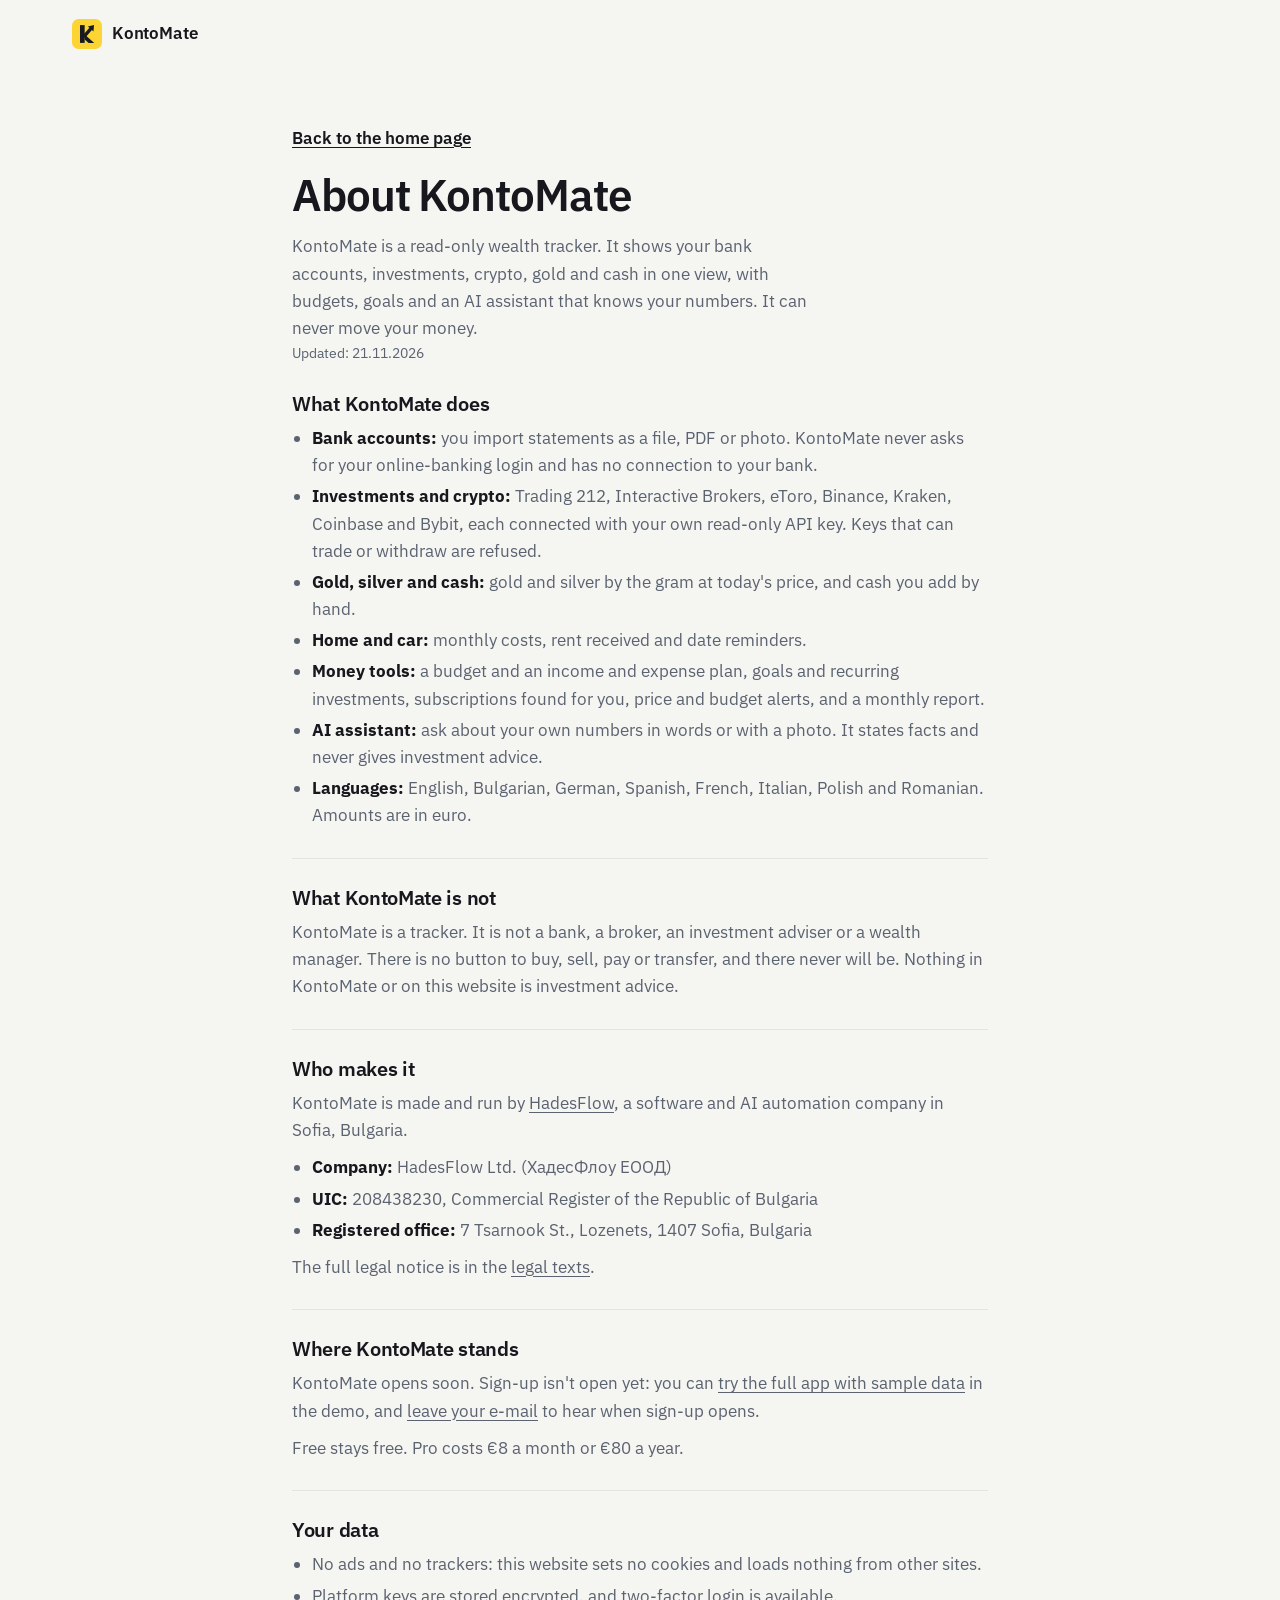
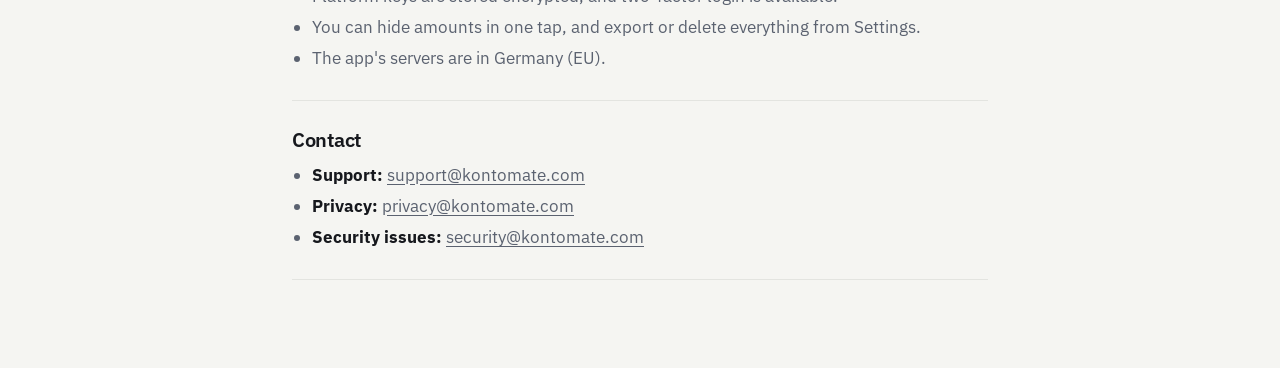
==== about/index.html @ 2afd37d7 "Search basics: About page, JSON-LD, share image and icons, noindex on pages.dev - about/ page: what " ====
<!DOCTYPE html>
<!-- About KontoMate: who makes it, what it is and is not. English only for now (the main search market).
     data-mode works as on the home page: functions/_middleware.js sets "live" (route listed in _routes.json). -->
<html lang="en" data-mode="soon">
<head>
  <meta charset="UTF-8" />
  <meta name="viewport" content="width=device-width, initial-scale=1" />
  <title>About KontoMate: the read-only wealth tracker by HadesFlow</title>
  <meta name="description" content="KontoMate is a read-only wealth tracker made by HadesFlow Ltd. in Sofia, Bulgaria. It shows bank accounts, investments, crypto, gold and cash in one view, and it can never move your money." />
  <meta name="theme-color" content="#f5f5f2" />
  <link rel="canonical" href="https://kontomate.com/about/" />
  <link rel="icon" href="/favicon.ico" sizes="48x48" />
  <link rel="icon" href="../assets/favicon.svg?v=fb543aadde" type="image/svg+xml" />
  <link rel="icon" href="../assets/favicon-48.png?v=fb543aadde" type="image/png" sizes="48x48" />
  <link rel="apple-touch-icon" href="../assets/apple-touch-icon.png?v=fb543aadde" />
  <meta property="og:title" content="About KontoMate" />
  <meta property="og:description" content="A read-only wealth tracker made by HadesFlow Ltd. in Sofia, Bulgaria." />
  <meta property="og:url" content="https://kontomate.com/about/" />
  <meta property="og:type" content="website" />
  <meta property="og:site_name" content="KontoMate" />
  <meta property="og:image" content="https://kontomate.com/assets/og-image.png" />
  <meta property="og:image:width" content="1200" />
  <meta property="og:image:height" content="630" />
  <meta name="twitter:card" content="summary_large_image" />
  <!-- Structured data: the same entities as on the home page plus this AboutPage. Keep in step with index.html and
       the legal notice (legal/#notice). Data, not a script: the CSP (script-src 'self') does not apply to it. -->
  <script type="application/ld+json">
  {
    "@context": "https://schema.org",
    "@graph": [
      {
        "@type": "AboutPage",
        "@id": "https://kontomate.com/about/#webpage",
        "url": "https://kontomate.com/about/",
        "name": "About KontoMate",
        "inLanguage": "en",
        "isPartOf": { "@id": "https://kontomate.com/#website" },
        "about": { "@id": "https://kontomate.com/#app" },
        "publisher": { "@id": "https://hadesflow.com/#organization" },
        "dateModified": "2026-11-21"
      },
      {
        "@type": "Organization",
        "@id": "https://hadesflow.com/#organization",
        "name": "HadesFlow",
        "legalName": "HadesFlow Ltd.",
        "alternateName": "ХадесФлоу ЕООД",
        "url": "https://hadesflow.com/",
        "logo": "https://hadesflow.com/assets/cerberus-logo.png",
        "identifier": { "@type": "PropertyValue", "propertyID": "Bulgarian UIC (ЕИК)", "value": "208438230" },
        "address": {
          "@type": "PostalAddress",
          "streetAddress": "7 Tsarnook St., Lozenets",
          "postalCode": "1407",
          "addressLocality": "Sofia",
          "addressCountry": "BG"
        },
        "sameAs": [
          "https://www.linkedin.com/company/hadesflow/",
          "https://www.facebook.com/people/HadesFlow/61579181364829/",
          "https://www.instagram.com/hadesflow.ai/",
          "https://www.tiktok.com/@hadesflow.ai"
        ]
      },
      {
        "@type": "WebSite",
        "@id": "https://kontomate.com/#website",
        "url": "https://kontomate.com/",
        "name": "KontoMate",
        "alternateName": ["Kontomate", "KontoMate app"],
        "inLanguage": "en",
        "publisher": { "@id": "https://hadesflow.com/#organization" }
      },
      {
        "@type": "WebApplication",
        "@id": "https://kontomate.com/#app",
        "name": "KontoMate",
        "alternateName": "Kontomate",
        "url": "https://kontomate.com/",
        "applicationCategory": "FinanceApplication",
        "applicationSubCategory": "Wealth tracker",
        "operatingSystem": "Web browser",
        "image": "https://kontomate.com/assets/og-image.png",
        "description": "KontoMate is a read-only wealth tracker. It shows bank accounts, investments, crypto, gold and cash in one view, with budgets, goals and an AI assistant, and it can never move money.",
        "inLanguage": ["en", "bg", "de", "es", "fr", "it", "pl", "ro"],
        "publisher": { "@id": "https://hadesflow.com/#organization" },
        "creator": { "@id": "https://hadesflow.com/#organization" }
      }
    ]
  }
  </script>
  <script src="../assets/theme-init.js?v=fb543aadde"></script>
  <link rel="stylesheet" href="../assets/site.css?v=fb543aadde" />
</head>
<body>
  <a class="skip" href="#main" data-i18n="nav.skip">Skip to content</a>
  <header class="site-header">
    <div class="wrap header-row">
      <a class="brand" href="../" aria-label="KontoMate home">
        <svg class="logo" viewBox="0 0 64 64" aria-hidden="true" focusable="false"><rect width="64" height="64" rx="14" fill="#fcd535"/><path d="M17 13H27V51H17Z" fill="#181a20"/><path d="M27 33 47.5 51H35.5L27 43.5Z" fill="#181a20"/><path d="M22.3 35.6 37.1 18.9 33.8 16.1 47 13 45.8 26.5 42.5 23.7 27.7 40.4Z" fill="#181a20"/></svg>
        <span>KontoMate</span>
      </a>
    </div>
  </header>
  <main id="main" class="wrap legal">
    <a class="back" href="../" data-i18n="legal.back">Back to the home page</a>
    <h1>About KontoMate</h1>
    <p class="section-lead muted">KontoMate is a read-only wealth tracker. It shows your bank accounts, investments, crypto, gold and cash in one view, with budgets, goals and an AI assistant that knows your numbers. It can never move your money.</p>
    <p class="small muted">Updated: 21.11.2026</p>

    <section id="what">
      <h2>What KontoMate does</h2>
      <ul>
        <li><strong>Bank accounts:</strong> you import statements as a file, PDF or photo. KontoMate never asks for your online-banking login and has no connection to your bank.</li>
        <li><strong>Investments and crypto:</strong> Trading 212, Interactive Brokers, eToro, Binance, Kraken, Coinbase and Bybit, each connected with your own read-only API key. Keys that can trade or withdraw are refused.</li>
        <li><strong>Gold, silver and cash:</strong> gold and silver by the gram at today's price, and cash you add by hand.</li>
        <li><strong>Home and car:</strong> monthly costs, rent received and date reminders.</li>
        <li><strong>Money tools:</strong> a budget and an income and expense plan, goals and recurring investments, subscriptions found for you, price and budget alerts, and a monthly report.</li>
        <li><strong>AI assistant:</strong> ask about your own numbers in words or with a photo. It states facts and never gives investment advice.</li>
        <li><strong>Languages:</strong> English, Bulgarian, German, Spanish, French, Italian, Polish and Romanian. Amounts are in euro.</li>
      </ul>
    </section>

    <section id="not">
      <h2>What KontoMate is not</h2>
      <p>KontoMate is a tracker. It is not a bank, a broker, an investment adviser or a wealth manager. There is no button to buy, sell, pay or transfer, and there never will be. Nothing in KontoMate or on this website is investment advice.</p>
    </section>

    <section id="who">
      <h2>Who makes it</h2>
      <p>KontoMate is made and run by <a href="https://hadesflow.com/">HadesFlow</a>, a software and AI automation company in Sofia, Bulgaria.</p>
      <ul>
        <li><strong>Company:</strong> HadesFlow Ltd. (ХадесФлоу ЕООД)</li>
        <li><strong>UIC:</strong> 208438230, Commercial Register of the Republic of Bulgaria</li>
        <li><strong>Registered office:</strong> 7 Tsarnook St., Lozenets, 1407 Sofia, Bulgaria</li>
      </ul>
      <p>The full legal notice is in the <a href="../legal/#notice">legal texts</a>.</p>
    </section>

    <section id="status">
      <h2>Where KontoMate stands</h2>
      <p class="soon-only">KontoMate opens soon. Sign-up isn't open yet: you can <a href="https://demo.kontomate.com">try the full app with sample data</a> in the demo, and <a href="../#waitlist">leave your e-mail</a> to hear when sign-up opens.</p>
      <p class="live-only">Sign-up is open at <a href="https://app.kontomate.com/auth/signup">app.kontomate.com</a>. Every account starts with 14 days of Pro, no card needed. You can also <a href="https://demo.kontomate.com">try the demo</a> first.</p>
      <p>Free stays free. Pro costs €8 a month or €80 a year.</p>
    </section>

    <section id="privacy">
      <h2>Your data</h2>
      <ul>
        <li>No ads and no trackers: this website sets no cookies and loads nothing from other sites.</li>
        <li>Platform keys are stored encrypted, and two-factor login is available.</li>
        <li>You can hide amounts in one tap, and export or delete everything from Settings.</li>
        <li>The app's servers are in Germany (EU).</li>
      </ul>
    </section>

    <section id="contact">
      <h2>Contact</h2>
      <ul>
        <li><strong>Support:</strong> <a href="mailto:support@kontomate.com">support@kontomate.com</a></li>
        <li><strong>Privacy:</strong> <a href="mailto:privacy@kontomate.com">privacy@kontomate.com</a></li>
        <li><strong>Security issues:</strong> <a href="mailto:security@kontomate.com">security@kontomate.com</a></li>
      </ul>
    </section>
  </main>
  <script src="../assets/i18n.js?v=fb543aadde"></script>
  <script src="../assets/site.js?v=fb543aadde"></script>
</body>
</html>
---- assets/site.css ----
/* KontoMate landing. "Quiet confidence": ink, graphite and paper, one yellow used like a signature (the main
   button and the hero's data line), IBM Plex Sans self-hosted (same face as the app), one dark "vault" band.
   Colours are tokens only; .dark (set by assets/theme-init.js) swaps them. */

/* IBM Plex Sans and Mono (SIL OFL 1.1, assets/fonts/OFL.txt), from @fontsource 5.3.0. Latin, Latin Extended
   and Cyrillic cover all eight site languages; the browser fetches only the ranges a page uses. */
@font-face { font-family: "IBM Plex Sans"; font-style: normal; font-weight: 400; font-display: swap; src: url(fonts/ibm-plex-sans-latin-400-normal.woff2) format("woff2"); unicode-range: U+0000-00FF,U+0131,U+0152-0153,U+02BB-02BC,U+02C6,U+02DA,U+02DC,U+0304,U+0308,U+0329,U+2000-206F,U+20AC,U+2122,U+2191,U+2193,U+2212,U+2215,U+FEFF,U+FFFD; }
@font-face { font-family: "IBM Plex Sans"; font-style: normal; font-weight: 500; font-display: swap; src: url(fonts/ibm-plex-sans-latin-500-normal.woff2) format("woff2"); unicode-range: U+0000-00FF,U+0131,U+0152-0153,U+02BB-02BC,U+02C6,U+02DA,U+02DC,U+0304,U+0308,U+0329,U+2000-206F,U+20AC,U+2122,U+2191,U+2193,U+2212,U+2215,U+FEFF,U+FFFD; }
@font-face { font-family: "IBM Plex Sans"; font-style: normal; font-weight: 600; font-display: swap; src: url(fonts/ibm-plex-sans-latin-600-normal.woff2) format("woff2"); unicode-range: U+0000-00FF,U+0131,U+0152-0153,U+02BB-02BC,U+02C6,U+02DA,U+02DC,U+0304,U+0308,U+0329,U+2000-206F,U+20AC,U+2122,U+2191,U+2193,U+2212,U+2215,U+FEFF,U+FFFD; }
@font-face { font-family: "IBM Plex Sans"; font-style: normal; font-weight: 700; font-display: swap; src: url(fonts/ibm-plex-sans-latin-700-normal.woff2) format("woff2"); unicode-range: U+0000-00FF,U+0131,U+0152-0153,U+02BB-02BC,U+02C6,U+02DA,U+02DC,U+0304,U+0308,U+0329,U+2000-206F,U+20AC,U+2122,U+2191,U+2193,U+2212,U+2215,U+FEFF,U+FFFD; }
@font-face { font-family: "IBM Plex Sans"; font-style: normal; font-weight: 400; font-display: swap; src: url(fonts/ibm-plex-sans-latin-ext-400-normal.woff2) format("woff2"); unicode-range: U+0100-02BA,U+02BD-02C5,U+02C7-02CC,U+02CE-02D7,U+02DD-02FF,U+0304,U+0308,U+0329,U+1D00-1DBF,U+1E00-1E9F,U+1EF2-1EFF,U+2020,U+20A0-20AB,U+20AD-20C0,U+2113,U+2C60-2C7F,U+A720-A7FF; }
@font-face { font-family: "IBM Plex Sans"; font-style: normal; font-weight: 500; font-display: swap; src: url(fonts/ibm-plex-sans-latin-ext-500-normal.woff2) format("woff2"); unicode-range: U+0100-02BA,U+02BD-02C5,U+02C7-02CC,U+02CE-02D7,U+02DD-02FF,U+0304,U+0308,U+0329,U+1D00-1DBF,U+1E00-1E9F,U+1EF2-1EFF,U+2020,U+20A0-20AB,U+20AD-20C0,U+2113,U+2C60-2C7F,U+A720-A7FF; }
@font-face { font-family: "IBM Plex Sans"; font-style: normal; font-weight: 600; font-display: swap; src: url(fonts/ibm-plex-sans-latin-ext-600-normal.woff2) format("woff2"); unicode-range: U+0100-02BA,U+02BD-02C5,U+02C7-02CC,U+02CE-02D7,U+02DD-02FF,U+0304,U+0308,U+0329,U+1D00-1DBF,U+1E00-1E9F,U+1EF2-1EFF,U+2020,U+20A0-20AB,U+20AD-20C0,U+2113,U+2C60-2C7F,U+A720-A7FF; }
@font-face { font-family: "IBM Plex Sans"; font-style: normal; font-weight: 700; font-display: swap; src: url(fonts/ibm-plex-sans-latin-ext-700-normal.woff2) format("woff2"); unicode-range: U+0100-02BA,U+02BD-02C5,U+02C7-02CC,U+02CE-02D7,U+02DD-02FF,U+0304,U+0308,U+0329,U+1D00-1DBF,U+1E00-1E9F,U+1EF2-1EFF,U+2020,U+20A0-20AB,U+20AD-20C0,U+2113,U+2C60-2C7F,U+A720-A7FF; }
@font-face { font-family: "IBM Plex Sans"; font-style: normal; font-weight: 400; font-display: swap; src: url(fonts/ibm-plex-sans-cyrillic-400-normal.woff2) format("woff2"); unicode-range: U+0301,U+0400-045F,U+0490-0491,U+04B0-04B1,U+2116; }
@font-face { font-family: "IBM Plex Sans"; font-style: normal; font-weight: 500; font-display: swap; src: url(fonts/ibm-plex-sans-cyrillic-500-normal.woff2) format("woff2"); unicode-range: U+0301,U+0400-045F,U+0490-0491,U+04B0-04B1,U+2116; }
@font-face { font-family: "IBM Plex Sans"; font-style: normal; font-weight: 600; font-display: swap; src: url(fonts/ibm-plex-sans-cyrillic-600-normal.woff2) format("woff2"); unicode-range: U+0301,U+0400-045F,U+0490-0491,U+04B0-04B1,U+2116; }
@font-face { font-family: "IBM Plex Sans"; font-style: normal; font-weight: 700; font-display: swap; src: url(fonts/ibm-plex-sans-cyrillic-700-normal.woff2) format("woff2"); unicode-range: U+0301,U+0400-045F,U+0490-0491,U+04B0-04B1,U+2116; }
@font-face { font-family: "IBM Plex Mono"; font-style: normal; font-weight: 400; font-display: swap; src: url(fonts/ibm-plex-mono-latin-400-normal.woff2) format("woff2"); unicode-range: U+0000-00FF,U+0131,U+0152-0153,U+02BB-02BC,U+02C6,U+02DA,U+02DC,U+0304,U+0308,U+0329,U+2000-206F,U+20AC,U+2122,U+2191,U+2193,U+2212,U+2215,U+FEFF,U+FFFD; }
@font-face { font-family: "IBM Plex Mono"; font-style: normal; font-weight: 400; font-display: swap; src: url(fonts/ibm-plex-mono-latin-ext-400-normal.woff2) format("woff2"); unicode-range: U+0100-02BA,U+02BD-02C5,U+02C7-02CC,U+02CE-02D7,U+02DD-02FF,U+0304,U+0308,U+0329,U+1D00-1DBF,U+1E00-1E9F,U+1EF2-1EFF,U+2020,U+20A0-20AB,U+20AD-20C0,U+2113,U+2C60-2C7F,U+A720-A7FF; }
@font-face { font-family: "IBM Plex Mono"; font-style: normal; font-weight: 400; font-display: swap; src: url(fonts/ibm-plex-mono-cyrillic-400-normal.woff2) format("woff2"); unicode-range: U+0301,U+0400-045F,U+0490-0491,U+04B0-04B1,U+2116; }

:root {
  --bg: #f5f5f2;             /* paper */
  --card: #ffffff;
  --fg: #16181d;             /* ink, 17:1 on paper */
  --muted: #5b6270;          /* graphite, 5.9:1 on white */
  --border: #e3e4e0;
  --border-strong: #cdd0ca;
  --secondary: #ecece8;
  --primary: #fcd535;        /* signal yellow: fill only, never text on light */
  --primary-hover: #f3c925;
  --on-primary: #16181d;
  --primary-text: #8a5f00;   /* yellow that reads on white (5.6:1) */
  --success: #007a51;
  --danger: #c4304a;
  --ring: #8a5f00;
  --chart-1: #e0b100;
  --seg-1: #16181d; --seg-2: #6b7280; --seg-3: #b9bdb6; --seg-4: #fcd535;
  --bubble-bg: #16181d;
  --bubble-fg: #f5f5f2;
  --vault: #121419;          /* the one dark band, in both themes */
  --vault-fg: #eceef1;
  --vault-muted: #a7aeb9;    /* 8.6:1 on vault */
  --vault-line: #272b33;
  --vault-card: #181b21;
  --vault-yes: #2ebd85;
  --vault-no: #f6465d;
  --shadow-card: 0 1px 2px rgb(22 24 29 / 0.04);
  --shadow-hero: 0 1px 2px rgb(22 24 29 / 0.05), 0 28px 56px -24px rgb(22 24 29 / 0.28);
  --shadow-btn: 0 1px 0 rgb(22 24 29 / 0.08), 0 8px 20px -10px rgb(184 140 0 / 0.55);
  --glow: rgb(252 213 53 / 0.38);
  --font: "IBM Plex Sans", system-ui, -apple-system, "Segoe UI", Roboto, "Helvetica Neue", Arial, sans-serif;
  --mono: "IBM Plex Mono", ui-monospace, "SFMono-Regular", Consolas, monospace;
  --fs-display: clamp(2.5rem, 3.4vw + 1.25rem, 4rem);
  --fs-h2: clamp(1.75rem, 1.6vw + 1.1rem, 2.5rem);
  --space-section: clamp(72px, 9vw, 128px);
  --radius: 16px;
  --radius-btn: 12px;
  --radius-sm: 8px;
  --ease: cubic-bezier(0.2, 0.8, 0.2, 1);
  --t-fast: 150ms;
  --t-base: 240ms;
  --wrap: 1200px;
  color-scheme: light;
}
.dark {
  --bg: #0f1115;
  --card: #171a20;
  --fg: #eceef1;
  --muted: #9ca3af;          /* 7:1 on card */
  --border: #262a32;
  --border-strong: #353a44;
  --secondary: #20242b;
  --primary-hover: #ffde4d;
  --on-primary: #121419;
  --primary-text: #fcd535;
  --success: #2ebd85;
  --danger: #f6465d;
  --ring: #fcd535;
  --chart-1: #fcd535;
  --seg-1: #eceef1; --seg-2: #8b929e; --seg-3: #4a505b; --seg-4: #fcd535;
  --bubble-bg: #2a2f38;
  --bubble-fg: #eceef1;
  --vault: #08090c;
  --vault-line: #1f232a;
  --vault-card: #101217;
  --shadow-card: 0 1px 2px rgb(0 0 0 / 0.3);
  --shadow-hero: 0 1px 2px rgb(0 0 0 / 0.35), 0 32px 64px -24px rgb(0 0 0 / 0.75);
  --shadow-btn: 0 1px 0 rgb(0 0 0 / 0.3), 0 8px 24px -12px rgb(252 213 53 / 0.35);
  --glow: rgb(252 213 53 / 0.13);
  color-scheme: dark;
}

*, *::before, *::after { box-sizing: border-box; }
html { -webkit-text-size-adjust: 100%; scroll-behavior: smooth; scroll-padding-top: 88px; }
@media (prefers-reduced-motion: reduce) { html { scroll-behavior: auto; } }
body { margin: 0; background: var(--bg); color: var(--fg); font-family: var(--font); font-size: 1rem; line-height: 1.6; overflow-x: hidden; -webkit-font-smoothing: antialiased; text-rendering: optimizeLegibility; }
@media (min-width: 768px) { body { font-size: 1.0625rem; } }
h1, h2, h3 { line-height: 1.12; margin: 0; letter-spacing: -0.015em; font-weight: 600; text-wrap: balance; }
p { margin: 0; }
a { color: inherit; }
ul, ol { margin: 0; padding: 0; list-style: none; }
.sprite { position: absolute; }
.sr-only { position: absolute; width: 1px; height: 1px; overflow: hidden; clip: rect(0 0 0 0); white-space: nowrap; }
.wrap { max-width: var(--wrap); margin: 0 auto; padding: 0 16px; }
@media (min-width: 768px) { .wrap { padding: 0 32px; } }
.muted { color: var(--muted); }
.small { font-size: 0.875rem; }
.stat { font-variant-numeric: tabular-nums; font-weight: 600; }
.mono { font-family: var(--mono); font-weight: 400; }
.icon { width: 20px; height: 20px; flex-shrink: 0; fill: none; stroke: currentColor; stroke-width: 2; stroke-linecap: round; stroke-linejoin: round; }
:focus-visible { outline: 2px solid var(--ring); outline-offset: 3px; border-radius: 6px; }

.skip { position: absolute; left: 16px; top: -48px; background: var(--primary); color: var(--on-primary); padding: 8px 12px; border-radius: var(--radius-sm); font-weight: 600; z-index: 100; }
.skip:focus { top: 8px; }

/* Buttons: one yellow action; outline for the second choice. Lift on hover, press to 0.98. */
.btn { display: inline-flex; align-items: center; justify-content: center; gap: 8px; min-height: 44px; padding: 0 18px; border-radius: var(--radius-btn); font: inherit; font-weight: 600; font-size: 0.9375rem; letter-spacing: -0.005em; text-decoration: none; border: 1px solid transparent; cursor: pointer; white-space: nowrap; touch-action: manipulation; transition: transform var(--t-fast) var(--ease), background-color var(--t-fast) var(--ease), border-color var(--t-fast) var(--ease), box-shadow var(--t-fast) var(--ease); }
.btn:hover { transform: translateY(-1px); }
.btn:active { transform: scale(0.98); }
.btn-large { min-height: 52px; padding: 0 24px; font-size: 1rem; }
.btn-small { min-height: 40px; padding: 0 16px; font-size: 0.875rem; }
.btn-primary { background: var(--primary); color: var(--on-primary); box-shadow: var(--shadow-btn); }
.btn-primary:hover { background: var(--primary-hover); }
.btn-outline { background: var(--card); border-color: var(--border-strong); color: var(--fg); }
.btn-outline:hover { border-color: var(--fg); }
.btn .icon { width: 18px; height: 18px; }
.btn-primary .icon { fill: currentColor; stroke-width: 0; }
.btn-small.btn-primary { box-shadow: none; }

/* Header: transparent at the top; paper with blur and a hairline once the page scrolls under it. */
.site-header { position: sticky; top: 0; z-index: 20; border-bottom: 1px solid transparent; transition: background-color var(--t-base) var(--ease), border-color var(--t-base) var(--ease); }
.site-header.is-scrolled { background: color-mix(in srgb, var(--bg) 82%, transparent); -webkit-backdrop-filter: saturate(1.4) blur(12px); backdrop-filter: saturate(1.4) blur(12px); border-bottom-color: var(--border); }
.header-row { display: flex; align-items: center; gap: 16px; height: 68px; }
.brand { display: inline-flex; align-items: center; gap: 10px; font-weight: 600; font-size: 1.0625rem; letter-spacing: -0.01em; text-decoration: none; }
.logo { width: 30px; height: 30px; flex-shrink: 0; }
.nav { display: none; gap: 2px; margin-left: 20px; }
.nav a { position: relative; text-decoration: none; padding: 8px 12px; border-radius: var(--radius-sm); font-size: 0.9375rem; font-weight: 500; color: var(--muted); transition: color var(--t-fast) var(--ease); }
.nav a:hover, .nav a.is-current { color: var(--fg); }
.nav a::after { content: ""; position: absolute; left: 12px; right: 12px; bottom: 2px; height: 2px; border-radius: 2px; background: var(--fg); transform: scaleX(0); transition: transform var(--t-base) var(--ease); }
.nav a.is-current::after { transform: scaleX(1); }
.header-actions { margin-left: auto; display: flex; align-items: center; gap: 8px; }
.icon-btn { display: inline-flex; align-items: center; justify-content: center; width: 40px; height: 40px; border-radius: 10px; border: 1px solid var(--border); background: var(--card); color: var(--fg); cursor: pointer; transition: border-color var(--t-fast) var(--ease); }
.icon-btn:hover { border-color: var(--border-strong); }
.icon-btn .icon { width: 18px; height: 18px; }
.show-dark { display: none; }
.dark .show-dark { display: block; }
.dark .show-light { display: none; }
.link-login { display: none; text-decoration: none; font-size: 0.9375rem; font-weight: 600; padding: 8px 10px; border-radius: var(--radius-sm); }
.link-login:hover { background: var(--secondary); }
/* Language picker: the app's Select (Radix + shadcn): trigger with globe, name and chevron; a card list with a check. */
.lang { position: relative; display: inline-flex; }
.lang[hidden] { display: none; }
.lang-trigger { display: inline-flex; align-items: center; gap: 8px; height: 40px; min-width: 9rem; padding: 0 12px; font: inherit; font-size: 0.875rem; font-weight: 500; color: var(--fg); background: var(--card); border: 1px solid var(--border); border-radius: 10px; cursor: pointer; transition: border-color var(--t-fast) var(--ease); }
.lang-trigger:hover { border-color: var(--border-strong); }
.lang-trigger:focus-visible { outline: 2px solid var(--ring); outline-offset: 2px; }
.lang-trigger > .icon:first-child { color: var(--muted); width: 18px; height: 18px; }
.lang-current { flex: 1; text-align: left; white-space: nowrap; }
.lang-chevron { width: 16px; height: 16px; opacity: 0.5; }
.lang-menu { position: absolute; top: calc(100% + 6px); right: 0; z-index: 50; min-width: 100%; max-height: min(24rem, 70vh); overflow-y: auto; padding: 4px; background: var(--card); color: var(--fg); border: 1px solid var(--border); border-radius: 12px; box-shadow: var(--shadow-hero); animation: lang-in 160ms var(--ease); }
.lang-menu[hidden] { display: none; }
.lang-menu:focus { outline: none; }
.lang-menu li { position: relative; display: flex; align-items: center; height: 40px; padding: 0 12px 0 32px; border-radius: 8px; font-size: 0.875rem; white-space: nowrap; cursor: pointer; user-select: none; }
.lang-menu li.is-active { background: var(--secondary); }
.lang-check { position: absolute; left: 8px; display: none; }
.lang-check .icon { width: 16px; height: 16px; }
.lang-menu li[aria-selected="true"] .lang-check { display: flex; }
@keyframes lang-in { from { opacity: 0; transform: translateY(-4px); } to { opacity: 1; transform: none; } }
@media (prefers-reduced-motion: reduce) { .lang-menu { animation: none; } }
/* Narrow phones: globe and name only, so the header still fits on one row. */
@media (max-width: 439px) { .lang-trigger { min-width: 0; gap: 6px; padding: 0 10px; } .lang-chevron { display: none; } }
@media (min-width: 768px) { .nav { display: flex; } .link-login { display: inline-block; } }
/* Narrow phones: mark without the wordmark, so language, theme and the main button fit on one row. */
@media (max-width: 439px) { .site-header .brand span { display: none; } }
/* Touch: the header controls grow to 44px. */
@media (pointer: coarse) { .icon-btn { width: 44px; height: 44px; } .lang-trigger { height: 44px; } .header-actions .btn-small { min-height: 44px; } }

/* Hero */
.hero { padding: clamp(28px, 5vw, 80px) 0 0; overflow-x: clip; } /* the card's glow must never widen the page */
.hero-grid { display: grid; grid-template-columns: minmax(0, 1fr); gap: 44px; align-items: center; }
@media (min-width: 960px) { .hero-grid { grid-template-columns: minmax(0, 1.05fr) minmax(0, 0.95fr); gap: 64px; } }
.hero h1 { font-size: var(--fs-display); line-height: 1.03; letter-spacing: -0.03em; max-width: 13ch; }
.lead { margin-top: 20px; font-size: 1.125rem; line-height: 1.55; color: var(--muted); max-width: 46ch; }
@media (min-width: 768px) { .lead { font-size: 1.1875rem; } }
.hero-ctas { display: flex; flex-wrap: wrap; gap: 12px; margin-top: 32px; }
.hint { margin-top: 14px; font-size: 0.875rem; color: var(--muted); }
/* One quiet pill: status dot, "Opening soon", then the category. */
.eyebrow { display: inline-flex; flex-wrap: wrap; align-items: center; gap: 8px; margin-bottom: 22px; padding: 5px 14px 5px 10px; border: 1px solid var(--border); border-radius: 999px; background: var(--card); font-size: 0.875rem; font-weight: 500; color: var(--muted); }
.eyebrow .status { display: inline-flex; align-items: center; gap: 8px; color: var(--fg); font-weight: 600; }
.status-dot { width: 8px; height: 8px; border-radius: 50%; background: var(--primary); box-shadow: 0 0 0 3px color-mix(in srgb, var(--primary) 30%, transparent); }
.eyebrow .sep { color: var(--border-strong); }
/* Short labels on narrow screens (e.g. "Get notified" instead of "Get notified at launch"). */
.label-short { display: none; }
@media (max-width: 479px) {
  .hero-ctas .btn { flex: 1 1 auto; padding: 0 16px; }
  .label-long { display: none; }
  .label-short { display: inline; }
}

/* The one bold element: a net-worth card built like the app's dashboard, lifted off the page by a shadow and
   a soft yellow halo (nothing else on the page is raised this much). */
.mock { position: relative; margin: 0; display: grid; gap: 14px; isolation: isolate; }
.mock::before { content: ""; position: absolute; z-index: -1; inset: 6% -8% 14% -8%; background: radial-gradient(closest-side, var(--glow), transparent); filter: blur(28px); pointer-events: none; }
.mock-card { background: var(--card); border: 1px solid var(--border); border-radius: 20px; padding: 24px; box-shadow: var(--shadow-hero); }
.mock-head { display: flex; align-items: center; justify-content: space-between; gap: 12px; }
.label { font-family: var(--mono); font-size: 0.75rem; letter-spacing: 0.04em; text-transform: uppercase; color: var(--muted); }
.pill { display: inline-flex; align-items: center; gap: 4px; border-radius: 999px; padding: 3px 10px; font-size: 0.8125rem; font-weight: 600; font-variant-numeric: tabular-nums; }
.pill-up { color: var(--success); background: color-mix(in srgb, var(--success) 12%, transparent); }
.pill-up::before { content: "\25B2"; font-size: 0.625rem; }
.mock-total { font-size: clamp(2.25rem, 4vw, 2.875rem); font-weight: 600; letter-spacing: -0.025em; line-height: 1.1; margin-top: 8px; }
.mock-chart { display: block; width: 100%; height: auto; margin: 16px 0 18px; overflow: visible; }
.mock-chart .grid { stroke: var(--border); stroke-width: 1; stroke-dasharray: 2 5; }
.mock-chart .line { fill: none; stroke: var(--chart-1); stroke-width: 2.5; stroke-linecap: round; }
.mock-chart .area { fill: url(#mock-area); }
.mock-chart .stop-a { stop-color: var(--chart-1); stop-opacity: 0.22; }
.mock-chart .stop-b { stop-color: var(--chart-1); stop-opacity: 0; }
.mock-chart .end { fill: var(--chart-1); stroke: var(--card); stroke-width: 3; }
@media (prefers-reduced-motion: no-preference) {
  .mock-chart .line { stroke-dasharray: 1; animation: draw 1.1s 0.15s var(--ease) both; }
  .mock-chart .area, .mock-chart .end { animation: fade-in 0.5s 1s var(--ease) both; }
}
@keyframes draw { from { stroke-dashoffset: 1; } to { stroke-dashoffset: 0; } }
@keyframes fade-in { from { opacity: 0; } to { opacity: 1; } }
.mock-split { display: grid; gap: 10px; border-top: 1px solid var(--border); padding-top: 16px; font-size: 0.9375rem; }
.mock-split li { display: flex; align-items: center; gap: 10px; }
.mock-split li .stat { margin-left: auto; font-weight: 500; }
.dot { width: 8px; height: 8px; border-radius: 50%; flex-shrink: 0; }
.d1 { background: var(--seg-3); }
.d2 { background: var(--seg-1); }
/* The assistant question overlaps the card's lower edge, like a chat bubble over the dashboard. */
.mock-chat { position: relative; display: flex; align-items: center; gap: 10px; background: var(--bubble-bg); color: var(--bubble-fg); border-radius: 16px 16px 4px 16px; padding: 12px 16px; font-size: 0.9375rem; font-weight: 500; justify-self: end; max-width: calc(100% - 24px); margin: -30px 16px 0 0; box-shadow: 0 14px 28px -12px rgb(22 24 29 / 0.45); }
.mock-chat .icon { width: 18px; height: 18px; color: var(--primary); }
.mock figcaption { justify-self: end; font-size: 0.8125rem; }
@media (min-width: 640px) and (max-width: 959px) { .mock { max-width: 560px; } }

.trust { display: grid; grid-template-columns: repeat(2, minmax(0, 1fr)); gap: 16px 20px; margin-top: clamp(44px, 6vw, 72px); padding: 22px 0; border-top: 1px solid var(--border); border-bottom: 1px solid var(--border); }
.trust li { display: flex; align-items: center; gap: 10px; font-size: 0.9375rem; font-weight: 500; }
.trust .icon { color: var(--muted); width: 18px; height: 18px; }
@media (min-width: 1024px) { .trust { grid-template-columns: repeat(4, minmax(0, 1fr)); } .trust li { justify-content: center; } }

/* Phones: the hero is the card. Tighter text so the net-worth card sits in the first screen, not below it. */
@media (max-width: 639px) {
  .hero-grid { gap: 32px; }
  .eyebrow { margin-bottom: 16px; font-size: 0.8125rem; }
  .hero h1 { font-size: 2.5rem; }
  .lead { margin-top: 14px; font-size: 1.0625rem; }
  .hero-ctas { margin-top: 22px; gap: 10px; }
  .hint { margin-top: 10px; font-size: 0.8125rem; }
  .mock-card { padding: 20px; }
  .mock-total { font-size: 2.25rem; }
  .mock-chart { margin: 12px 0 14px; }
  .mock-chat { font-size: 0.875rem; }
  .trust { gap: 14px 12px; padding: 18px 0; }
  .trust li { align-items: flex-start; font-size: 0.875rem; line-height: 1.4; }
  .trust .icon { margin-top: 1px; }
}

/* Sections: one rhythm, one grid. Headings sit left; only pricing and the closing call to action are centred. */
.section { padding: var(--space-section) 0; }
.section h2 { font-size: var(--fs-h2); letter-spacing: -0.02em; max-width: 22ch; }
.section-lead { margin-top: 14px; color: var(--muted); font-size: 1.0625rem; max-width: 52ch; }
.section-head { display: grid; gap: 14px; }
.section-head .section-lead { margin-top: 0; }
@media (min-width: 960px) { .section-head { grid-template-columns: minmax(0, 7fr) minmax(0, 5fr); gap: 48px; align-items: end; } .section-head .section-lead { padding-bottom: 4px; } }

.tiles { display: grid; grid-template-columns: minmax(0, 1fr); gap: 16px; margin-top: 44px; }
@media (min-width: 640px) { .tiles { grid-template-columns: repeat(2, minmax(0, 1fr)); } }
@media (min-width: 1024px) { .tiles { grid-template-columns: repeat(3, minmax(0, 1fr)); gap: 20px; } }
.tile { display: flex; flex-direction: column; background: var(--card); border: 1px solid var(--border); border-radius: var(--radius); padding: 24px; box-shadow: var(--shadow-card); transition: transform var(--t-fast) var(--ease), border-color var(--t-fast) var(--ease); }
.tile:hover { transform: translateY(-2px); border-color: var(--border-strong); }
.tile h3 { font-size: 1.1875rem; margin-top: 18px; }
.tile p { margin-top: 6px; color: var(--muted); font-size: 0.9375rem; }
.icon-tile { display: inline-flex; align-items: center; justify-content: center; width: 42px; height: 42px; border-radius: 11px; color: var(--fg); background: var(--secondary); }
.icon-tile .icon { width: 20px; height: 20px; }
/* One detail only this asset has, in the ledger face. */
/* Phones: one grouped list (icon left, text right) instead of six stacked cards. */
@media (max-width: 639px) {
  .tiles { gap: 0; background: var(--card); border: 1px solid var(--border); border-radius: var(--radius); margin-top: 28px; }
  .tile { display: grid; grid-template-columns: 40px minmax(0, 1fr); column-gap: 14px; align-items: start; background: none; border: 0; border-radius: 0; box-shadow: none; padding: 16px; }
  .tile:hover { transform: none; }
  .tile + .tile { border-top: 1px solid var(--border); }
  .tile .icon-tile { grid-row: span 2; width: 40px; height: 40px; }
  .tile h3 { margin-top: 0; font-size: 1.0625rem; }
  .tile p { margin-top: 2px; }
}

.tools { margin-top: clamp(64px, 8vw, 104px); }
.tools-title { font-size: clamp(1.375rem, 1vw + 1rem, 1.75rem); letter-spacing: -0.015em; }
.tool-list { display: grid; grid-template-columns: minmax(0, 1fr); gap: 0 56px; margin-top: 20px; }
@media (min-width: 768px) { .tool-list { grid-template-columns: repeat(2, minmax(0, 1fr)); } }
.tool-list li { display: flex; gap: 16px; padding: 20px 0; border-top: 1px solid var(--border); }
.tool-list .icon { margin-top: 3px; color: var(--muted); }
.tool-list strong { font-weight: 600; }
.tool-list p { color: var(--muted); margin-top: 2px; font-size: 0.9375rem; }

/* The vault: the read-only promise, dark in both themes, the only dark band on the page. */
.promise { background: var(--vault); color: var(--vault-fg); }
.promise .section-lead { color: var(--vault-muted); }
.promise-grid { display: grid; grid-template-columns: minmax(0, 1fr); gap: 48px; align-items: start; }
@media (min-width: 960px) { .promise-grid { grid-template-columns: minmax(0, 1fr) minmax(0, 1fr); gap: 80px; } }
.promise h2 { color: var(--vault-fg); }
.promise-list { display: grid; }
.promise-list li { display: flex; gap: 16px; padding: 22px 0; border-top: 1px solid var(--vault-line); }
.promise-list li:last-child { border-bottom: 1px solid var(--vault-line); }
.promise-list .icon { color: var(--vault-muted); margin-top: 3px; }
.promise-list strong { font-weight: 600; }
.promise-list p { color: var(--vault-muted); margin-top: 4px; font-size: 0.9375rem; }
/* The key: what a connected key may do. */
.keycard { margin-top: 36px; max-width: 420px; background: var(--vault-card); border: 1px solid var(--vault-line); border-radius: var(--radius); padding: 20px 22px; }
.keycard-head { display: flex; align-items: center; gap: 10px; padding-bottom: 14px; border-bottom: 1px dashed var(--vault-line); color: var(--vault-muted); }
.keycard-head .icon { color: var(--primary); width: 20px; height: 20px; }
.keycard-head .label { color: var(--vault-muted); }
.keycard ul { display: grid; gap: 2px; padding-top: 10px; }
.keycard li { display: flex; align-items: center; justify-content: space-between; gap: 16px; padding: 8px 0; font-family: var(--mono); font-size: 0.875rem; }
.keycard li .icon { width: 18px; height: 18px; stroke-width: 2.4; }
.keycard .yes .icon { color: var(--vault-yes); }
.keycard .no { color: var(--vault-muted); }
.keycard .no .icon { color: var(--vault-no); }

/* Demo: a preview of what opens, instead of a yellow slab. */
.demo-card { display: grid; grid-template-columns: minmax(0, 1fr); background: var(--card); border: 1px solid var(--border); border-radius: 24px; overflow: hidden; box-shadow: var(--shadow-card); }
@media (min-width: 900px) { .demo-card { grid-template-columns: minmax(0, 1fr) minmax(0, 1fr); } }
.demo-copy { padding: clamp(28px, 5vw, 56px); display: flex; flex-direction: column; align-items: flex-start; justify-content: center; }
.demo-copy p { margin-top: 14px; color: var(--muted); max-width: 40ch; }
.demo-copy .btn { margin-top: 28px; }
.demo-preview { position: relative; background: var(--secondary); padding: 32px 0 0 32px; min-height: 280px; overflow: hidden; }
@media (max-width: 899px) { .demo-preview { padding: 24px 0 0 24px; } }
.app-window { background: var(--card); border: 1px solid var(--border); border-right: 0; border-bottom: 0; border-radius: 14px 0 0 0; box-shadow: var(--shadow-hero); height: 100%; padding: 0 0 24px; }
.app-bar { display: flex; gap: 6px; padding: 12px 16px; border-bottom: 1px solid var(--border); }
.app-bar i { width: 10px; height: 10px; border-radius: 50%; background: var(--border-strong); }
.app-body { padding: 22px 24px 0; }
.app-total { font-size: 1.75rem; font-weight: 600; letter-spacing: -0.02em; margin-top: 4px; }
.alloc-bar { display: flex; gap: 3px; height: 10px; margin: 18px 0 18px; }
.alloc-bar span { border-radius: 3px; }
.s1 { background: var(--seg-1); } .s2 { background: var(--seg-2); } .s3 { background: var(--seg-3); } .s4 { background: var(--seg-4); }
.alloc-bar .s1 { flex: 44.76; } .alloc-bar .s2 { flex: 35.48; } .alloc-bar .s3 { flex: 12.85; } .alloc-bar .s4 { flex: 6.91; } /* shares of €26,554.05 */
.alloc-list { display: grid; gap: 10px; font-size: 0.875rem; max-width: 360px; }
.alloc-list li { display: flex; align-items: center; gap: 10px; }
.alloc-list .stat { margin-left: auto; font-weight: 500; padding-right: 24px; }
.alloc-list .dot { border-radius: 3px; }

/* Pricing: centred, two plans, Pro raised. Subgrid keeps the blocks of both cards on the same lines. */
.section-center { text-align: center; }
.section-center h2, .section-center .section-lead { margin-left: auto; margin-right: auto; }
.section-center .plan { text-align: left; }
.plans { display: grid; grid-template-columns: minmax(0, 1fr); gap: 20px; margin: 48px auto 0; max-width: 900px; }
@media (min-width: 768px) { .plans { grid-template-columns: repeat(2, minmax(0, 1fr)); grid-template-rows: auto; align-items: stretch; } .plan { display: grid; grid-template-rows: subgrid; grid-row: span 5; } }
.plan { display: flex; flex-direction: column; gap: 12px; background: var(--card); border: 1px solid var(--border); border-radius: 20px; padding: 28px; box-shadow: var(--shadow-card); }
.plan-pro { border-color: color-mix(in srgb, var(--primary) 70%, var(--border)); box-shadow: var(--shadow-hero); }
.plan-head { display: flex; align-items: center; justify-content: space-between; gap: 8px; }
.plan h3 { font-size: 1.25rem; }
.badge { background: var(--primary); color: var(--on-primary); border-radius: 999px; padding: 3px 10px; font-size: 0.8125rem; font-weight: 600; }
.price { display: flex; align-items: baseline; gap: 8px; }
.price .stat { font-size: 3rem; font-weight: 600; letter-spacing: -0.03em; line-height: 1.05; }
.features { display: grid; gap: 12px; margin: 10px 0 18px; align-content: start; padding-top: 18px; border-top: 1px solid var(--border); }
.features li { display: flex; gap: 10px; align-items: flex-start; font-size: 0.9375rem; }
.features .icon { width: 18px; height: 18px; margin-top: 3px; stroke-width: 2.4; }
.features .yes { color: var(--success); }
.features .no { color: var(--muted); }
.plan .btn { align-self: end; width: 100%; }
.note { display: inline-block; margin-top: 28px; padding: 6px 14px; border: 1px solid var(--border); border-radius: 999px; color: var(--muted); font-size: 0.875rem; }
@media (max-width: 767px) { .plan-pro { order: -1; } }

/* FAQ: heading and contact on the left, questions on the right. */
.faq-wrap { display: grid; gap: 28px; }
@media (min-width: 960px) { .faq-wrap { grid-template-columns: minmax(0, 4fr) minmax(0, 8fr); gap: 72px; align-items: start; } .faq-aside { position: sticky; top: 104px; } }
.faq-aside p { margin-top: 14px; color: var(--muted); }
.faq-aside a { color: var(--fg); font-weight: 600; text-underline-offset: 3px; }
.faq { border-top: 1px solid var(--border); }
.faq details { border-bottom: 1px solid var(--border); }
.faq summary { cursor: pointer; list-style: none; display: flex; justify-content: space-between; align-items: center; gap: 16px; padding: 20px 0; font-weight: 600; font-size: 1.0625rem; border-radius: 4px; }
.faq summary::-webkit-details-marker { display: none; }
.faq summary::after { content: "+"; flex-shrink: 0; display: grid; place-items: center; width: 28px; height: 28px; border: 1px solid var(--border); border-radius: 50%; font-size: 1.125rem; font-weight: 400; line-height: 1; color: var(--muted); transition: transform var(--t-base) var(--ease), border-color var(--t-fast) var(--ease); }
.faq summary:hover::after { border-color: var(--border-strong); color: var(--fg); }
.faq details[open] summary::after { transform: rotate(45deg); }
.faq details p { padding: 0 44px 22px 0; color: var(--muted); max-width: 62ch; }
@media (prefers-reduced-motion: no-preference) { .faq details[open] p { animation: faq-in 200ms var(--ease); } }
@keyframes faq-in { from { opacity: 0; transform: translateY(-4px); } to { opacity: 1; transform: none; } }

/* Closing call to action: centred, with room. */
.closing { padding-top: clamp(96px, 12vw, 160px); border-top: 1px solid var(--border); }
.closing-inner { text-align: center; }
.closing-inner h2 { font-size: clamp(2.25rem, 3vw + 1.25rem, 3.5rem); letter-spacing: -0.03em; line-height: 1.05; }
.closing-inner h2, .closing-inner .section-lead { margin-left: auto; margin-right: auto; }
.closing-inner .hero-ctas { justify-content: center; }

/* Waitlist (Soon mode) */
.waitlist { max-width: 540px; margin: 36px auto 0; text-align: left; }
.waitlist-row { display: flex; flex-wrap: wrap; gap: 8px; }
.waitlist input[type="email"] { flex: 1 1 240px; min-width: 0; min-height: 52px; padding: 0 16px; font: inherit; color: var(--fg); background: var(--card); border: 1px solid var(--border-strong); border-radius: var(--radius-btn); transition: border-color var(--t-fast) var(--ease), box-shadow var(--t-fast) var(--ease); }
.waitlist input[type="email"]::placeholder { color: var(--muted); }
.waitlist input[type="email"]:focus { outline: none; border-color: var(--fg); box-shadow: 0 0 0 3px color-mix(in srgb, var(--primary) 45%, transparent); }
.waitlist input[type="email"][aria-invalid="true"] { border-color: var(--danger); }
.waitlist-row .btn { flex: 0 0 auto; }
@media (max-width: 479px) { .waitlist-row .btn { width: 100%; } }
.waitlist-consent { display: flex; gap: 10px; align-items: flex-start; margin-top: 14px; font-size: 0.875rem; color: var(--muted); cursor: pointer; }
.waitlist-consent input { width: 18px; height: 18px; margin: 2px 0 0; flex-shrink: 0; accent-color: var(--fg); }
.waitlist .small { margin-top: 8px; }
.waitlist .small a { color: var(--fg); text-underline-offset: 3px; }
.waitlist-status { margin-top: 12px; font-weight: 600; min-height: 1.5em; }
.waitlist-status.ok { color: var(--success); }
.waitlist-status.err { color: var(--danger); }
.hp { position: absolute; left: -10000px; width: 1px; height: 1px; overflow: hidden; }

/* Soon / Live: html[data-mode] is set by functions/_middleware.js from SITE_MODE (default "soon"). */
[data-mode="soon"] .live-only, [data-mode="live"] .soon-only { display: none !important; }
.footer-link { color: var(--fg); font-weight: 600; text-decoration: none; }
.footer-link:hover { text-decoration: underline; }

/* Footer: four calm columns on paper (a second dark band would weaken the vault). */
.site-footer { border-top: 1px solid var(--border); padding: 56px 0 32px; font-size: 0.9375rem; }
.footer-grid { display: grid; grid-template-columns: minmax(0, 1fr); gap: 36px; }
.footer-grid > div p { margin-top: 12px; max-width: 40ch; }
@media (min-width: 640px) { .footer-grid { grid-template-columns: repeat(3, minmax(0, 1fr)); } .footer-grid > div:first-child { grid-column: 1 / -1; } }
@media (min-width: 960px) { .footer-grid { grid-template-columns: minmax(0, 2fr) repeat(3, minmax(0, 1fr)); } .footer-grid > div:first-child { grid-column: auto; } }
.footer-col { display: flex; flex-direction: column; align-items: flex-start; gap: 2px; }
.footer-col a { text-decoration: none; color: var(--muted); padding: 5px 0; transition: color var(--t-fast) var(--ease); }
.footer-col a:hover { color: var(--fg); }
.footer-col .footer-sub { margin-top: 10px; font-size: 0.8125rem; color: var(--muted); }
.footer-h { font-size: 0.875rem; font-weight: 600; margin-bottom: 8px; }
.footer-bottom { display: flex; flex-wrap: wrap; justify-content: space-between; gap: 8px 24px; margin-top: 44px; padding-top: 22px; border-top: 1px solid var(--border); }

/* Reveal on scroll: content is visible by default; site.js adds .reveal-ready only when motion is welcome,
   and every element still in view on load is shown at once. */
.reveal-ready [data-reveal] { opacity: 0; transform: translateY(10px); transition: opacity 420ms var(--ease), transform 420ms var(--ease); transition-delay: var(--d, 0ms); }
.reveal-ready [data-reveal].in { opacity: 1; transform: none; }
@media (prefers-reduced-motion: reduce) { .reveal-ready [data-reveal] { opacity: 1; transform: none; transition: none; } .btn, .tile { transition: none; } .btn:hover, .tile:hover { transform: none; } }
@media print { .reveal-ready [data-reveal] { opacity: 1; transform: none; } .site-header { position: static; } }

/* Legal and 404 pages */
.legal { padding-block: 56px 88px; max-width: 760px; } /* padding-block keeps the .wrap side gutter */
.legal h1 { font-size: clamp(2rem, 4vw, 2.75rem); letter-spacing: -0.025em; }
.legal section { padding: 28px 0; border-bottom: 1px solid var(--border); }
.legal h2 { font-size: 1.25rem; }
.legal section p { margin-top: 10px; color: var(--muted); }
.legal h3 { margin-top: 22px; font-size: 1.05rem; }
.legal section ul, .legal section ol { margin-top: 10px; padding-left: 20px; color: var(--muted); }
.legal section ul { list-style: disc; }
.legal section ol { list-style: decimal; }
.legal section li + li { margin-top: 4px; }
.legal strong { color: var(--fg); }
.legal .back { display: inline-block; margin-bottom: 18px; color: var(--fg); font-weight: 600; text-underline-offset: 3px; }
.legal a { text-underline-offset: 3px; }
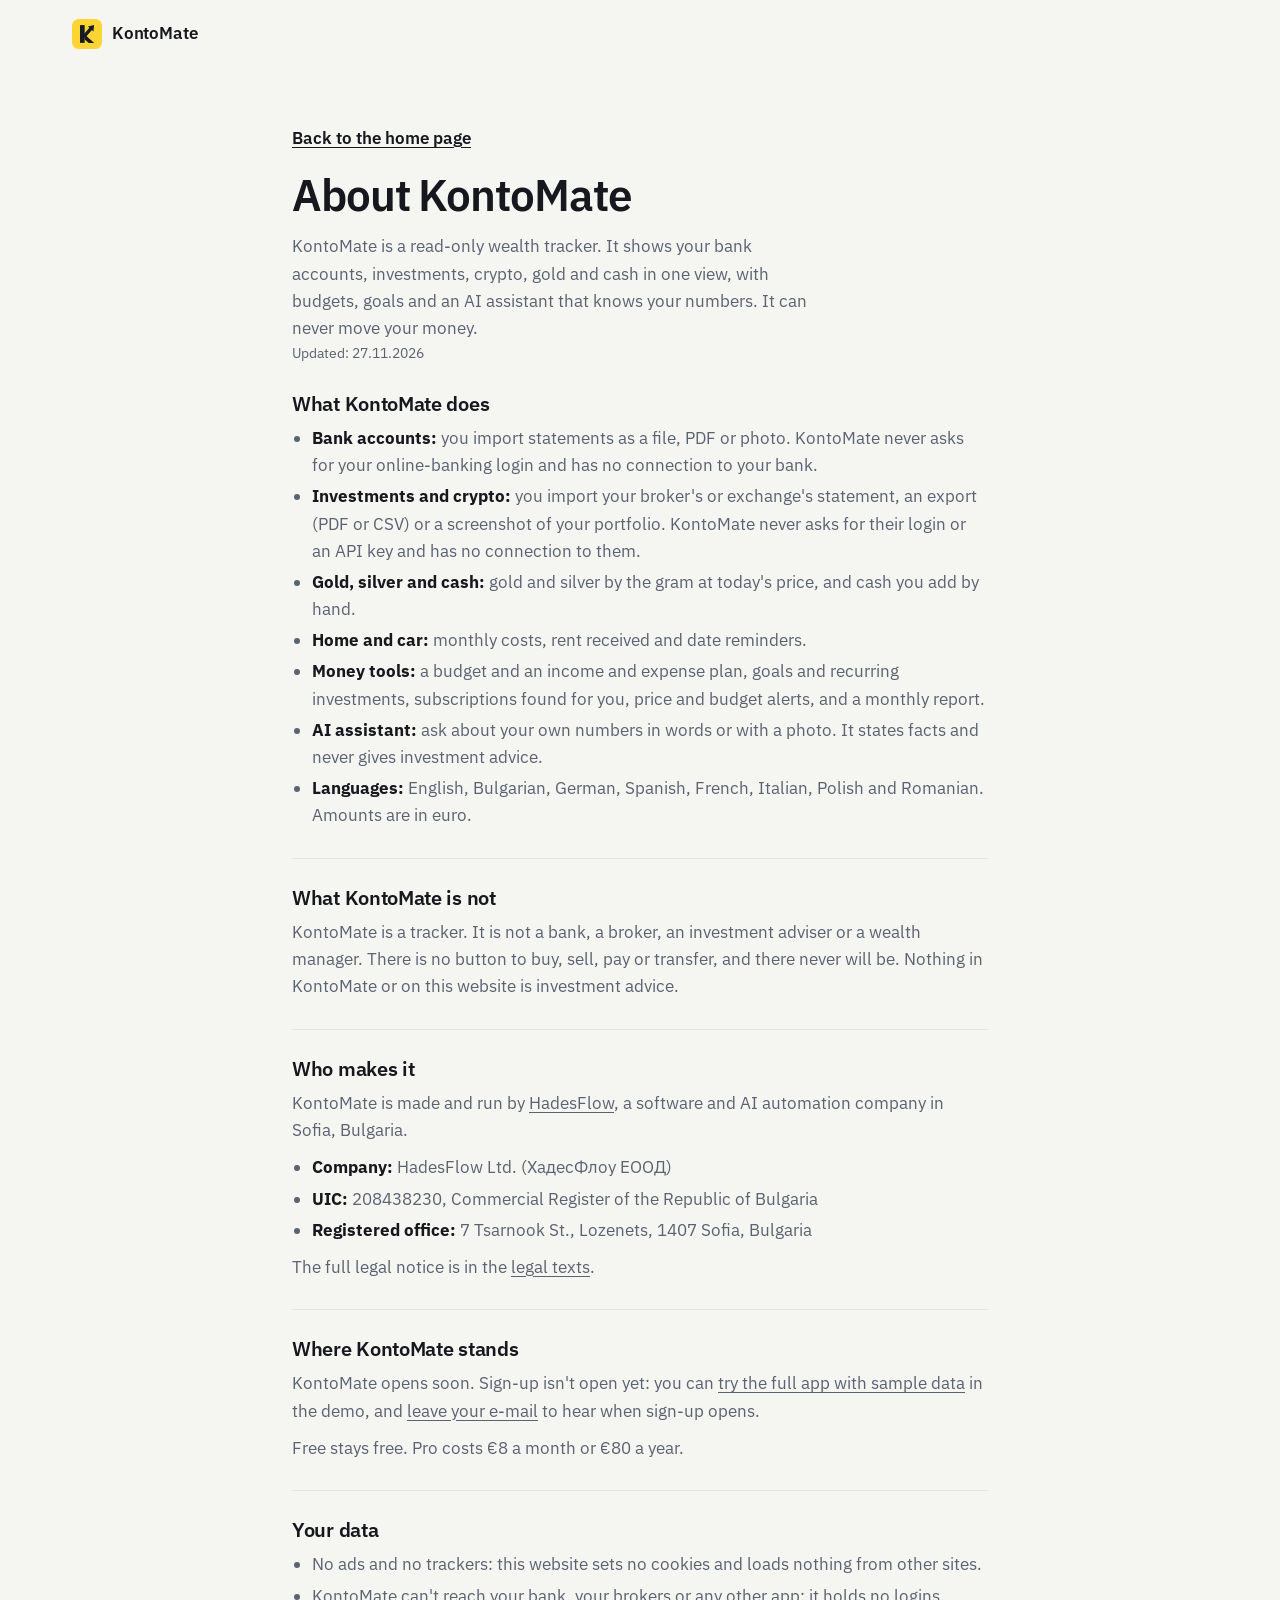
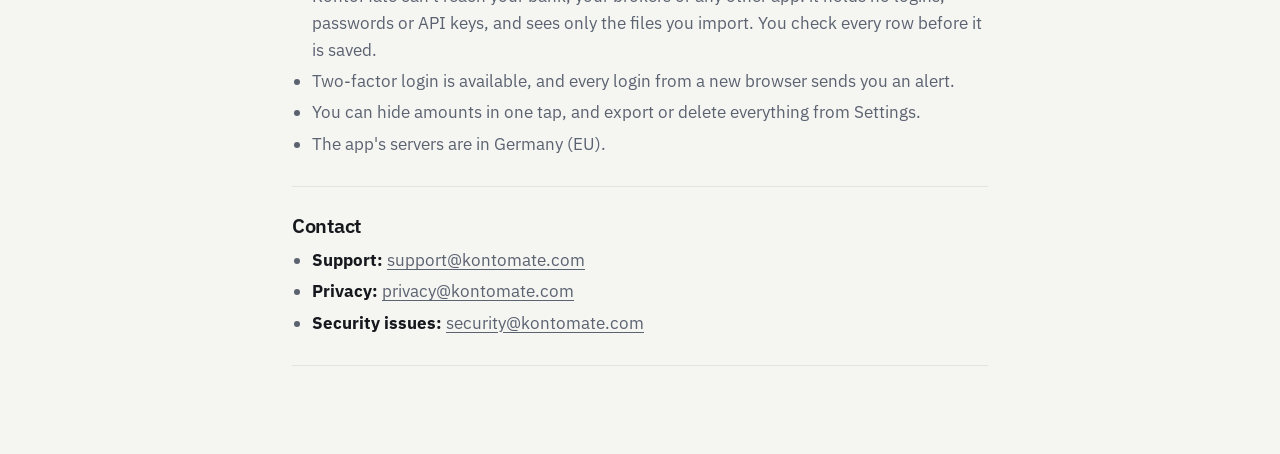
==== commit d590b95d: "Import only: no platform keys or names; show what KontoMate can't reach; legal aligned The app no lo" ====
--- a/about/index.html
+++ b/about/index.html
@@ -6,13 +6,13 @@
   <meta charset="UTF-8" />
   <meta name="viewport" content="width=device-width, initial-scale=1" />
   <title>About KontoMate: the read-only wealth tracker by HadesFlow</title>
-  <meta name="description" content="KontoMate is a read-only wealth tracker made by HadesFlow Ltd. in Sofia, Bulgaria. It shows bank accounts, investments, crypto, gold and cash in one view, and it can never move your money." />
+  <meta name="description" content="KontoMate is a read-only wealth tracker by HadesFlow Ltd. in Sofia: bank accounts, investments, crypto, gold and cash in one view." />
   <meta name="theme-color" content="#f5f5f2" />
   <link rel="canonical" href="https://kontomate.com/about/" />
   <link rel="icon" href="/favicon.ico" sizes="48x48" />
-  <link rel="icon" href="../assets/favicon.svg?v=fb543aadde" type="image/svg+xml" />
-  <link rel="icon" href="../assets/favicon-48.png?v=fb543aadde" type="image/png" sizes="48x48" />
-  <link rel="apple-touch-icon" href="../assets/apple-touch-icon.png?v=fb543aadde" />
+  <link rel="icon" href="../assets/favicon.svg?v=812d4cdff5" type="image/svg+xml" />
+  <link rel="icon" href="../assets/favicon-48.png?v=812d4cdff5" type="image/png" sizes="48x48" />
+  <link rel="apple-touch-icon" href="../assets/apple-touch-icon.png?v=812d4cdff5" />
   <meta property="og:title" content="About KontoMate" />
   <meta property="og:description" content="A read-only wealth tracker made by HadesFlow Ltd. in Sofia, Bulgaria." />
   <meta property="og:url" content="https://kontomate.com/about/" />
@@ -37,7 +37,7 @@
         "isPartOf": { "@id": "https://kontomate.com/#website" },
         "about": { "@id": "https://kontomate.com/#app" },
         "publisher": { "@id": "https://hadesflow.com/#organization" },
-        "dateModified": "2026-11-21"
+        "dateModified": "2026-11-27"
       },
       {
         "@type": "Organization",
@@ -89,8 +89,8 @@
     ]
   }
   </script>
-  <script src="../assets/theme-init.js?v=fb543aadde"></script>
-  <link rel="stylesheet" href="../assets/site.css?v=fb543aadde" />
+  <script src="../assets/theme-init.js?v=812d4cdff5"></script>
+  <link rel="stylesheet" href="../assets/site.css?v=812d4cdff5" />
 </head>
 <body>
   <a class="skip" href="#main" data-i18n="nav.skip">Skip to content</a>
@@ -106,13 +106,13 @@
     <a class="back" href="../" data-i18n="legal.back">Back to the home page</a>
     <h1>About KontoMate</h1>
     <p class="section-lead muted">KontoMate is a read-only wealth tracker. It shows your bank accounts, investments, crypto, gold and cash in one view, with budgets, goals and an AI assistant that knows your numbers. It can never move your money.</p>
-    <p class="small muted">Updated: 21.11.2026</p>
+    <p class="small muted">Updated: 27.11.2026</p>
 
     <section id="what">
       <h2>What KontoMate does</h2>
       <ul>
         <li><strong>Bank accounts:</strong> you import statements as a file, PDF or photo. KontoMate never asks for your online-banking login and has no connection to your bank.</li>
-        <li><strong>Investments and crypto:</strong> Trading 212, Interactive Brokers, eToro, Binance, Kraken, Coinbase and Bybit, each connected with your own read-only API key. Keys that can trade or withdraw are refused.</li>
+        <li><strong>Investments and crypto:</strong> you import your broker's or exchange's statement, an export (PDF or CSV) or a screenshot of your portfolio. KontoMate never asks for their login or an API key and has no connection to them.</li>
         <li><strong>Gold, silver and cash:</strong> gold and silver by the gram at today's price, and cash you add by hand.</li>
         <li><strong>Home and car:</strong> monthly costs, rent received and date reminders.</li>
         <li><strong>Money tools:</strong> a budget and an income and expense plan, goals and recurring investments, subscriptions found for you, price and budget alerts, and a monthly report.</li>
@@ -148,7 +148,8 @@
       <h2>Your data</h2>
       <ul>
         <li>No ads and no trackers: this website sets no cookies and loads nothing from other sites.</li>
-        <li>Platform keys are stored encrypted, and two-factor login is available.</li>
+        <li>KontoMate can't reach your bank, your brokers or any other app: it holds no logins, passwords or API keys, and sees only the files you import. You check every row before it is saved.</li>
+        <li>Two-factor login is available, and every login from a new browser sends you an alert.</li>
         <li>You can hide amounts in one tap, and export or delete everything from Settings.</li>
         <li>The app's servers are in Germany (EU).</li>
       </ul>
@@ -163,7 +164,7 @@
       </ul>
     </section>
   </main>
-  <script src="../assets/i18n.js?v=fb543aadde"></script>
-  <script src="../assets/site.js?v=fb543aadde"></script>
+  <script src="../assets/i18n.js?v=812d4cdff5"></script>
+  <script src="../assets/site.js?v=812d4cdff5"></script>
 </body>
 </html>
--- a/assets/site.css
+++ b/assets/site.css
@@ -306,7 +306,7 @@
 .promise-list .icon { color: var(--vault-muted); margin-top: 3px; }
 .promise-list strong { font-weight: 600; }
 .promise-list p { color: var(--vault-muted); margin-top: 4px; font-size: 0.9375rem; }
-/* The key: what a connected key may do. */
+/* What KontoMate can reach: only the files you import. */
 .keycard { margin-top: 36px; max-width: 420px; background: var(--vault-card); border: 1px solid var(--vault-line); border-radius: var(--radius); padding: 20px 22px; }
 .keycard-head { display: flex; align-items: center; gap: 10px; padding-bottom: 14px; border-bottom: 1px dashed var(--vault-line); color: var(--vault-muted); }
 .keycard-head .icon { color: var(--primary); width: 20px; height: 20px; }
